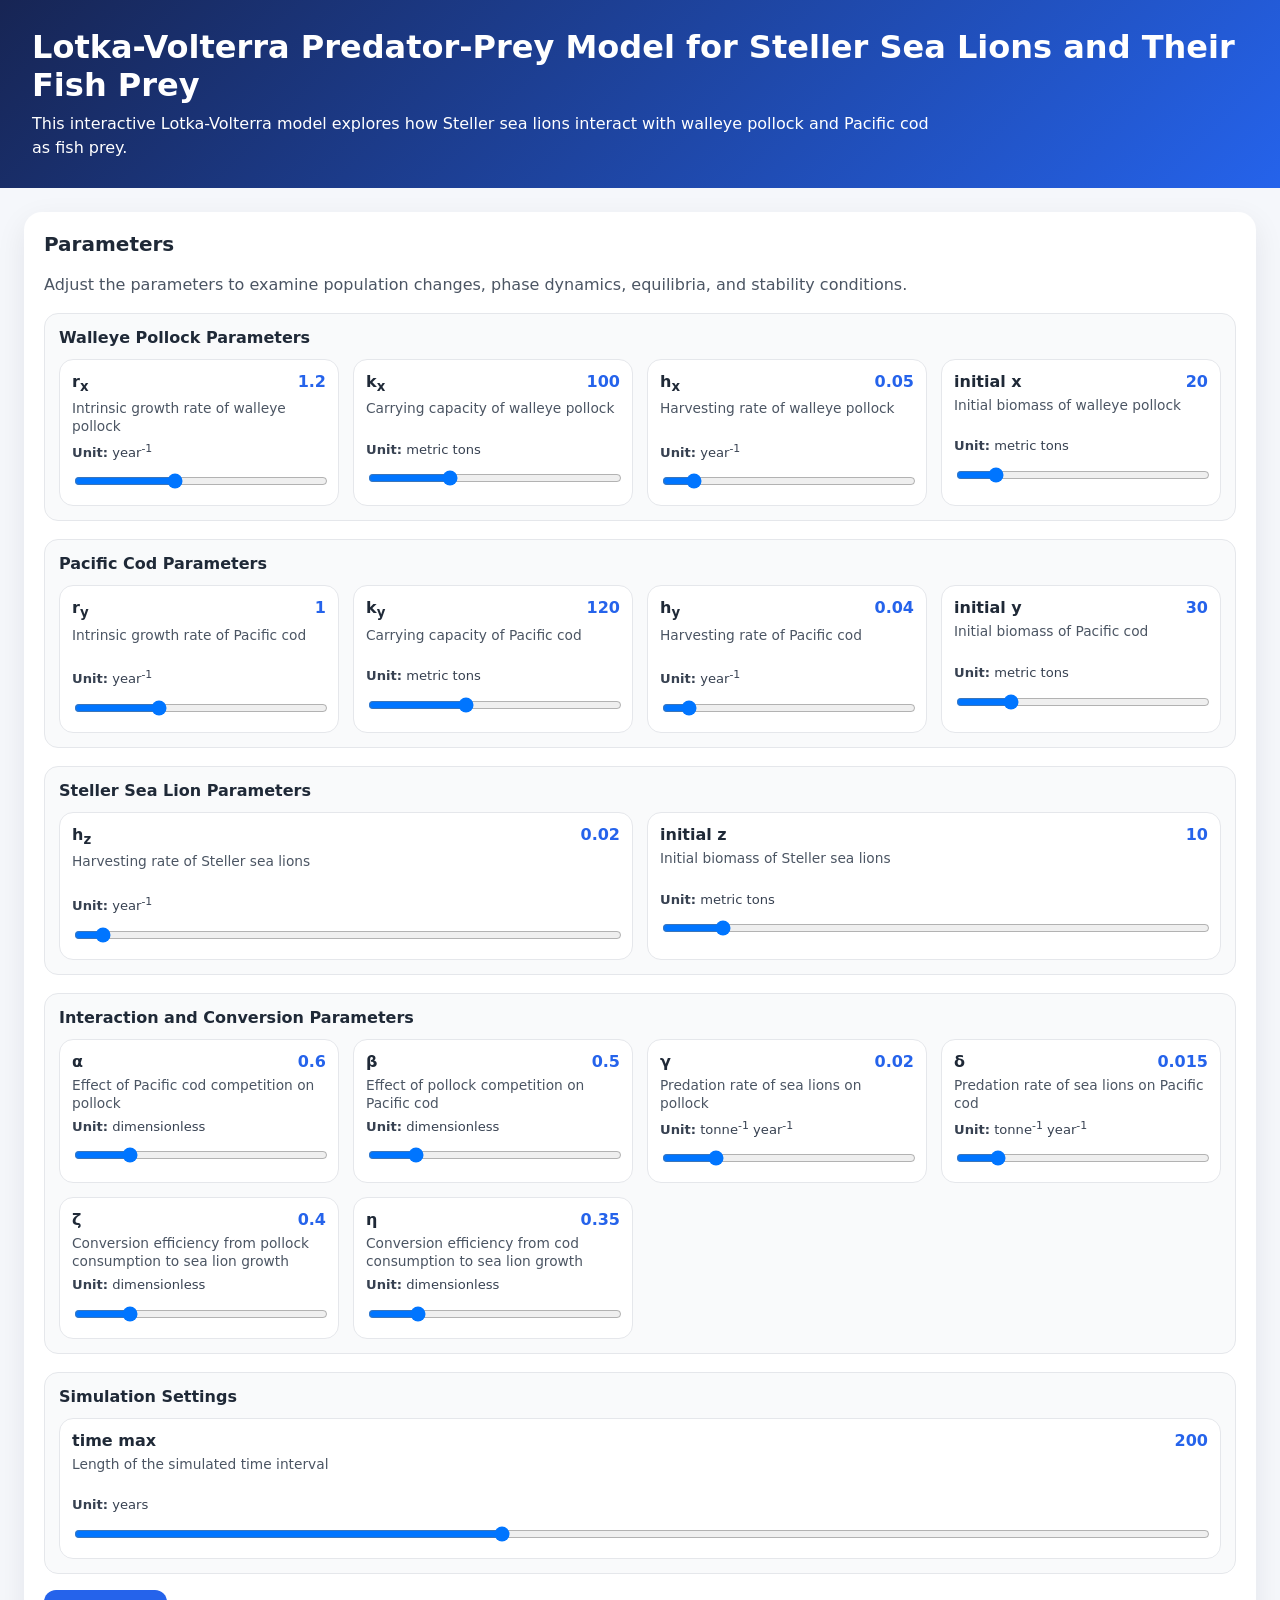
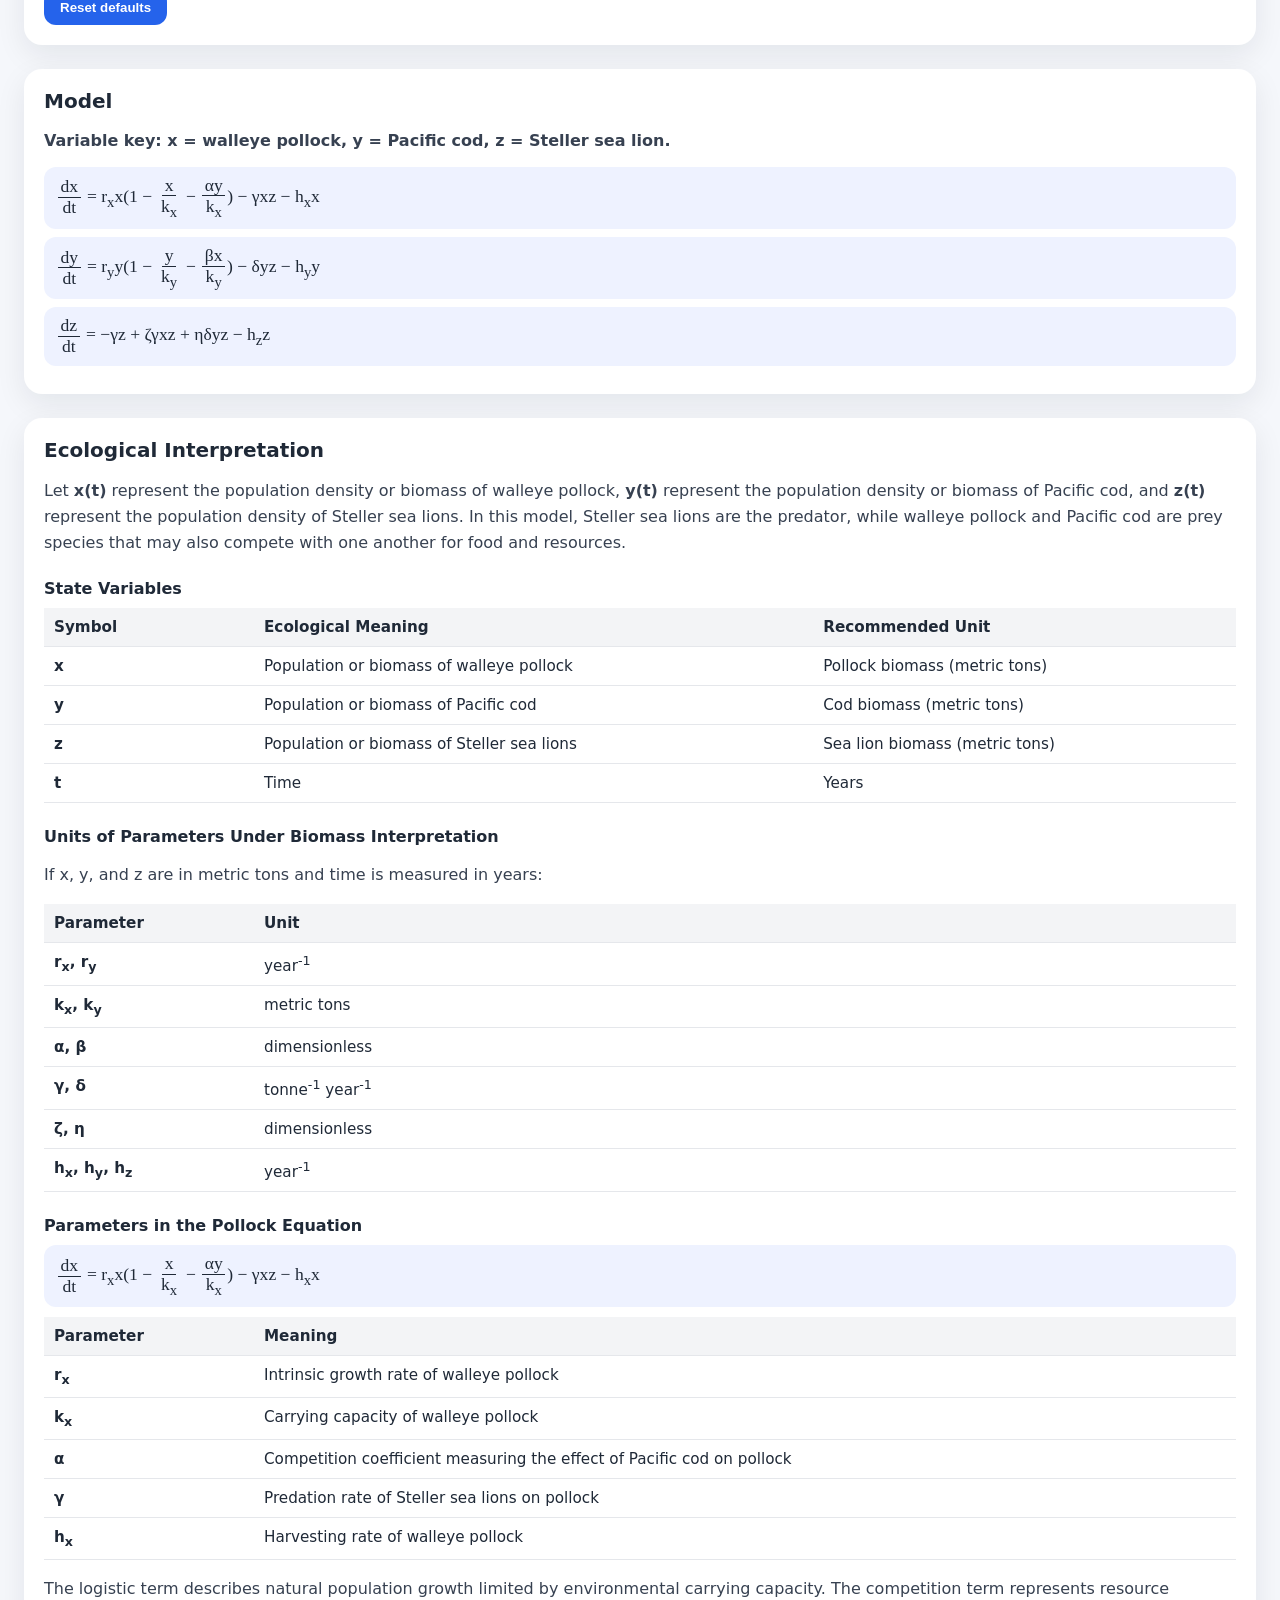
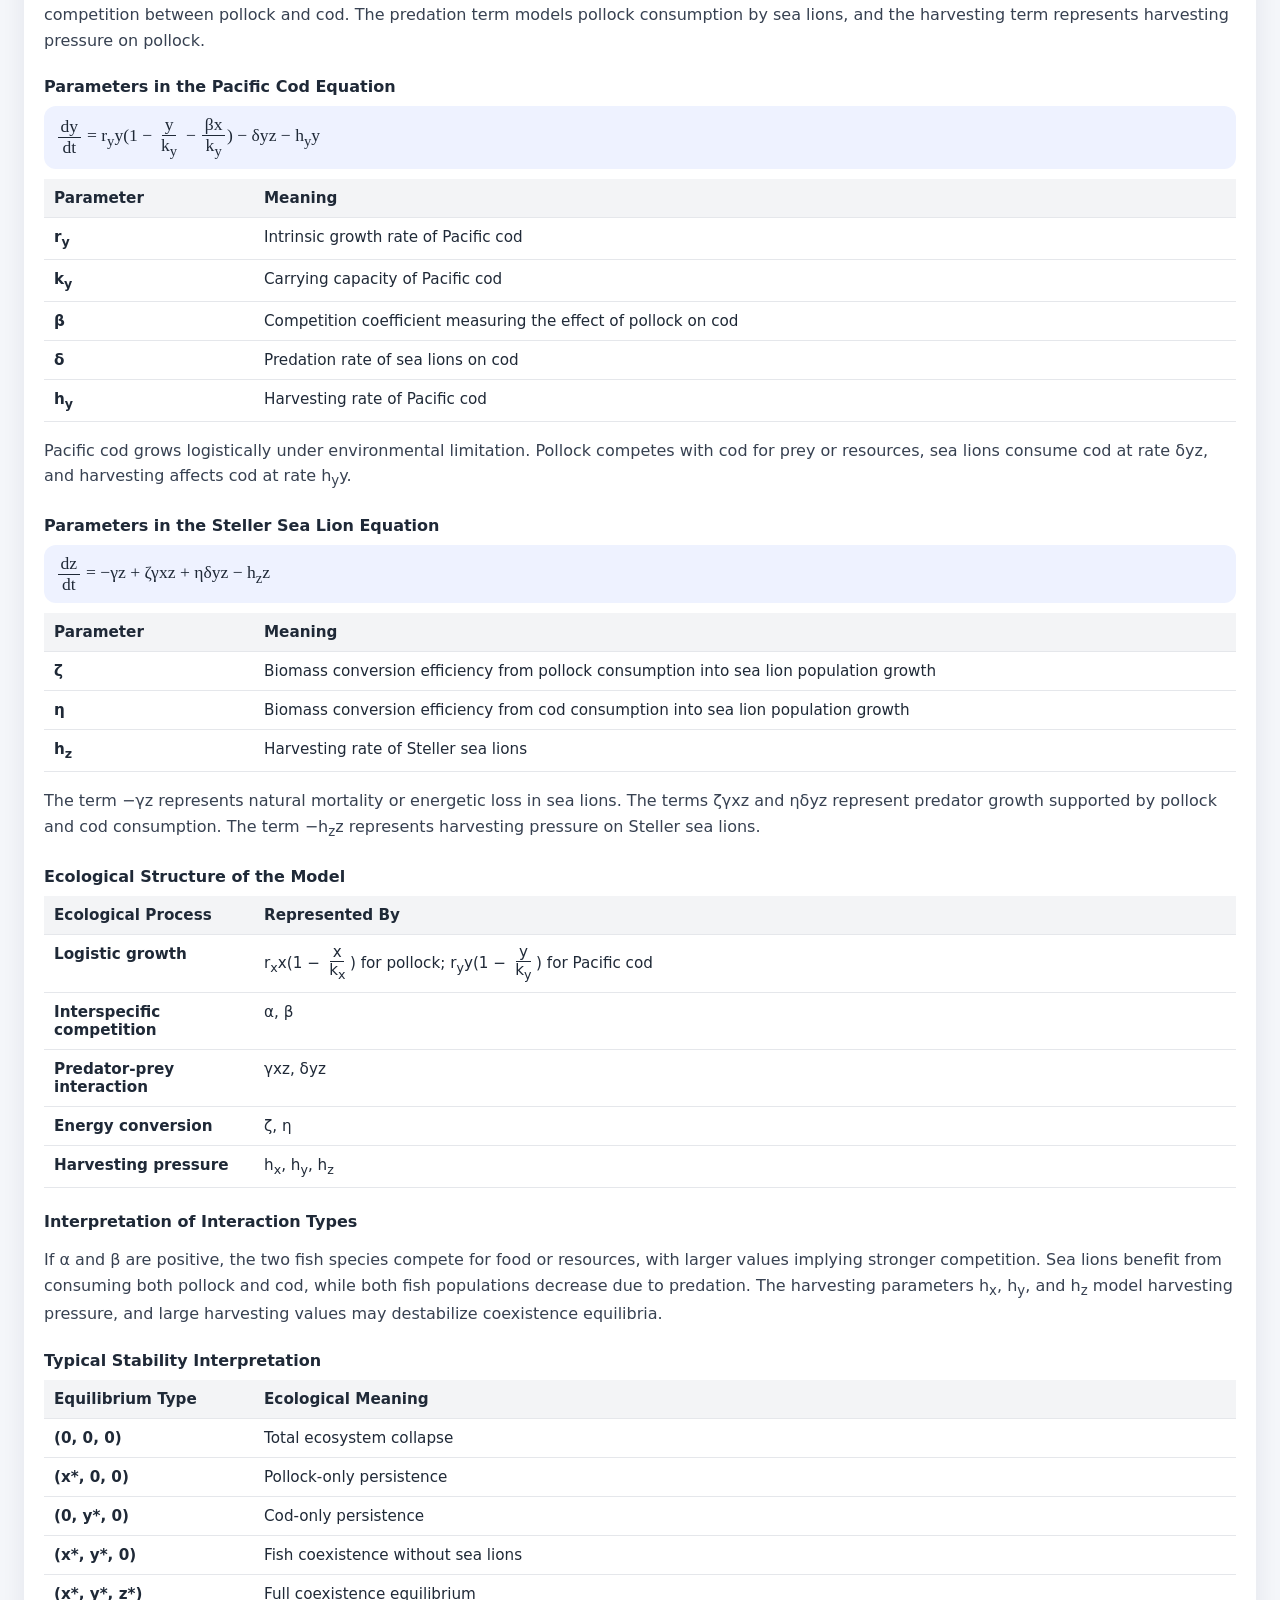
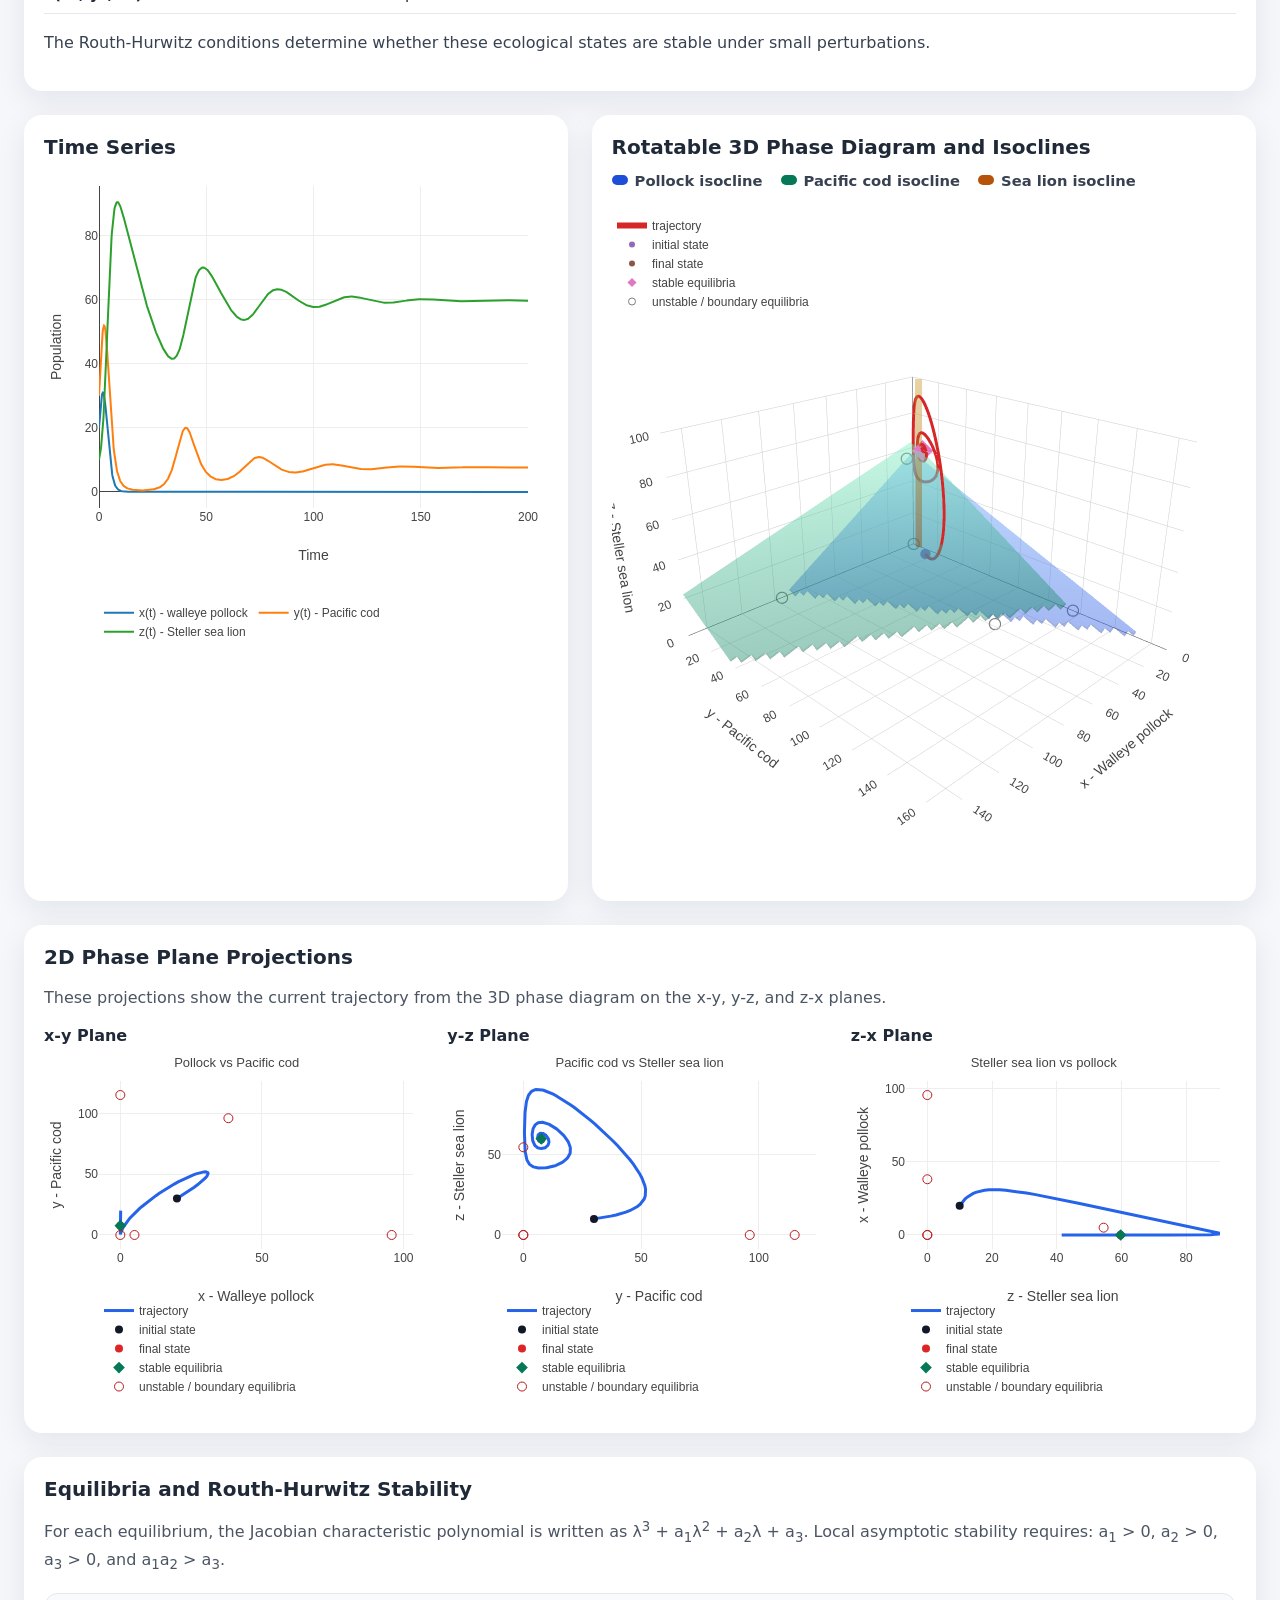
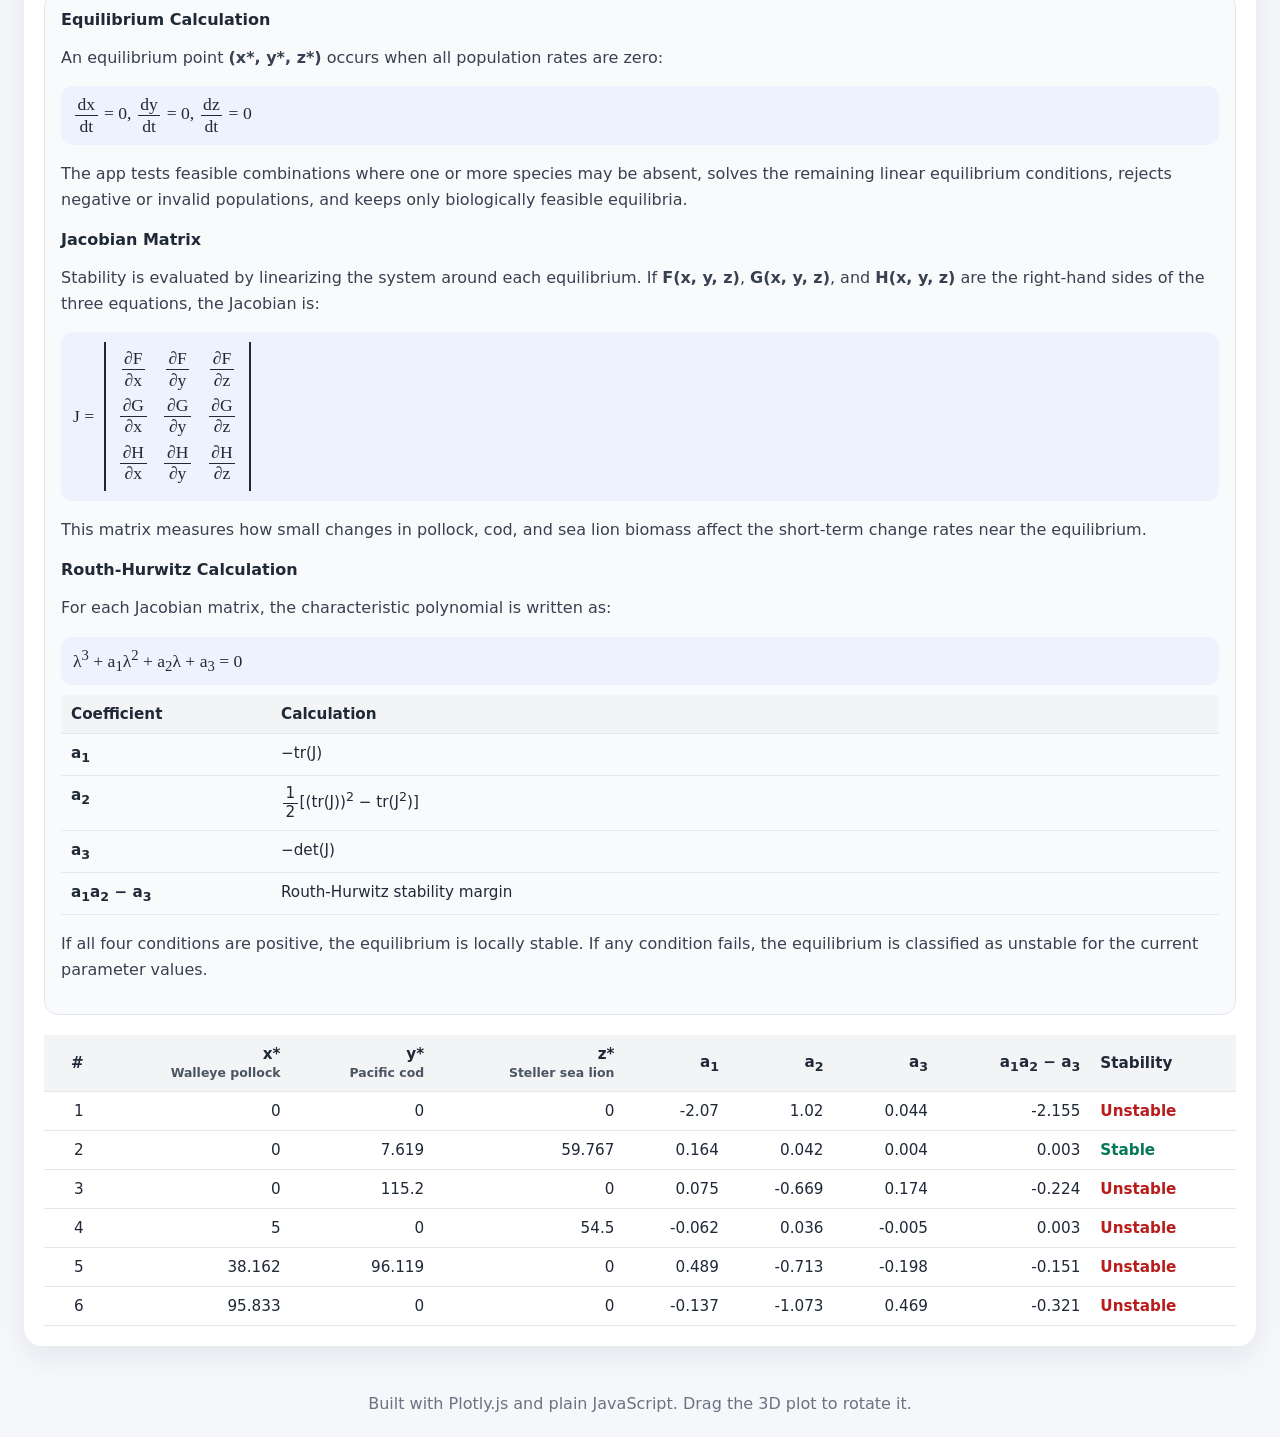
==== Lotka-Volterra/index.html @ a0d47a5f "adding lotka volterra" ====
﻿<!DOCTYPE html>
<html lang="en">
<head>
  <meta charset="UTF-8" />
  <meta name="viewport" content="width=device-width, initial-scale=1.0" />
  <title>Lotka-Volterra Predator-Prey Model for Steller Sea Lions and Their Fish Prey</title>
  <link rel="stylesheet" href="styles.css" />
  <script src="https://cdn.plot.ly/plotly-2.35.2.min.js"></script>
</head>
<body>
  <header>
    <h1>Lotka-Volterra Predator-Prey Model for Steller Sea Lions and Their Fish Prey</h1>
    <p>
      This interactive Lotka-Volterra model explores how Steller sea lions interact with
      walleye pollock and Pacific cod as fish prey.
    </p>
  </header>

  <main>
    <section class="panel controls">
      <h2>Parameters</h2>
      <p class="note">
        Adjust the parameters to examine population changes, phase dynamics, equilibria,
        and stability conditions.
      </p>
      <div id="sliderGrid"></div>
      <button id="resetBtn">Reset defaults</button>
    </section>

    <section class="panel equations">
      <h2>Model</h2>
      <p class="variable-key">
        Variable key: x = walleye pollock, y = Pacific cod, z = Steller sea lion.
      </p>
      <div class="equation">
        <span class="frac"><span>dx</span><span>dt</span></span>
        = r<sub>x</sub>x(1 &minus;
        <span class="frac"><span>x</span><span>k<sub>x</sub></span></span>
        &minus;
        <span class="frac"><span>&alpha;y</span><span>k<sub>x</sub></span></span>)
        &minus; &gamma;xz &minus; h<sub>x</sub>x
      </div>
      <div class="equation">
        <span class="frac"><span>dy</span><span>dt</span></span>
        = r<sub>y</sub>y(1 &minus;
        <span class="frac"><span>y</span><span>k<sub>y</sub></span></span>
        &minus;
        <span class="frac"><span>&beta;x</span><span>k<sub>y</sub></span></span>)
        &minus; &delta;yz &minus; h<sub>y</sub>y
      </div>
      <div class="equation">
        <span class="frac"><span>dz</span><span>dt</span></span>
        = &minus;&gamma;z + &zeta;&gamma;xz + &eta;&delta;yz &minus; h<sub>z</sub>z
      </div>
    </section>

    <section class="panel interpretation">
      <h2>Ecological Interpretation</h2>
      <p>
        Let <strong>x(t)</strong> represent the population density or biomass of walleye pollock,
        <strong>y(t)</strong> represent the population density or biomass of Pacific cod, and
        <strong>z(t)</strong> represent the population density of Steller sea lions. In this model,
        Steller sea lions are the predator, while walleye pollock and Pacific cod are prey species
        that may also compete with one another for food and resources.
      </p>

      <h3>State Variables</h3>
      <div class="table-wrap compact-table">
        <table>
          <thead>
            <tr>
              <th>Symbol</th>
              <th>Ecological Meaning</th>
              <th>Recommended Unit</th>
            </tr>
          </thead>
          <tbody>
            <tr><td>x</td><td>Population or biomass of walleye pollock</td><td>Pollock biomass (metric tons)</td></tr>
            <tr><td>y</td><td>Population or biomass of Pacific cod</td><td>Cod biomass (metric tons)</td></tr>
            <tr><td>z</td><td>Population or biomass of Steller sea lions</td><td>Sea lion biomass (metric tons)</td></tr>
            <tr><td>t</td><td>Time</td><td>Years</td></tr>
          </tbody>
        </table>
      </div>

      <h3>Units of Parameters Under Biomass Interpretation</h3>
      <p>If x, y, and z are in metric tons and time is measured in years:</p>
      <div class="table-wrap compact-table">
        <table>
          <thead>
            <tr>
              <th>Parameter</th>
              <th>Unit</th>
            </tr>
          </thead>
          <tbody>
            <tr><td>r<sub>x</sub>, r<sub>y</sub></td><td>year<sup>-1</sup></td></tr>
            <tr><td>k<sub>x</sub>, k<sub>y</sub></td><td>metric tons</td></tr>
            <tr><td>&alpha;, &beta;</td><td>dimensionless</td></tr>
            <tr><td>&gamma;, &delta;</td><td>tonne<sup>-1</sup> year<sup>-1</sup></td></tr>
            <tr><td>&zeta;, &eta;</td><td>dimensionless</td></tr>
            <tr><td>h<sub>x</sub>, h<sub>y</sub>, h<sub>z</sub></td><td>year<sup>-1</sup></td></tr>
          </tbody>
        </table>
      </div>

      <h3>Parameters in the Pollock Equation</h3>
      <div class="equation">
        <span class="frac"><span>dx</span><span>dt</span></span>
        = r<sub>x</sub>x(1 &minus;
        <span class="frac"><span>x</span><span>k<sub>x</sub></span></span>
        &minus;
        <span class="frac"><span>&alpha;y</span><span>k<sub>x</sub></span></span>)
        &minus; &gamma;xz &minus; h<sub>x</sub>x
      </div>
      <div class="table-wrap compact-table">
        <table>
          <thead>
            <tr>
              <th>Parameter</th>
              <th>Meaning</th>
            </tr>
          </thead>
          <tbody>
            <tr><td>r<sub>x</sub></td><td>Intrinsic growth rate of walleye pollock</td></tr>
            <tr><td>k<sub>x</sub></td><td>Carrying capacity of walleye pollock</td></tr>
            <tr><td>&alpha;</td><td>Competition coefficient measuring the effect of Pacific cod on pollock</td></tr>
            <tr><td>&gamma;</td><td>Predation rate of Steller sea lions on pollock</td></tr>
            <tr><td>h<sub>x</sub></td><td>Harvesting rate of walleye pollock</td></tr>
          </tbody>
        </table>
      </div>
      <p>
        The logistic term describes natural population growth limited by environmental carrying
        capacity. The competition term represents resource competition between pollock and cod.
        The predation term models pollock consumption by sea lions, and the harvesting term
        represents harvesting pressure on pollock.
      </p>

      <h3>Parameters in the Pacific Cod Equation</h3>
      <div class="equation">
        <span class="frac"><span>dy</span><span>dt</span></span>
        = r<sub>y</sub>y(1 &minus;
        <span class="frac"><span>y</span><span>k<sub>y</sub></span></span>
        &minus;
        <span class="frac"><span>&beta;x</span><span>k<sub>y</sub></span></span>)
        &minus; &delta;yz &minus; h<sub>y</sub>y
      </div>
      <div class="table-wrap compact-table">
        <table>
          <thead>
            <tr>
              <th>Parameter</th>
              <th>Meaning</th>
            </tr>
          </thead>
          <tbody>
            <tr><td>r<sub>y</sub></td><td>Intrinsic growth rate of Pacific cod</td></tr>
            <tr><td>k<sub>y</sub></td><td>Carrying capacity of Pacific cod</td></tr>
            <tr><td>&beta;</td><td>Competition coefficient measuring the effect of pollock on cod</td></tr>
            <tr><td>&delta;</td><td>Predation rate of sea lions on cod</td></tr>
            <tr><td>h<sub>y</sub></td><td>Harvesting rate of Pacific cod</td></tr>
          </tbody>
        </table>
      </div>
      <p>
        Pacific cod grows logistically under environmental limitation. Pollock competes with cod
        for prey or resources, sea lions consume cod at rate &delta;yz, and harvesting affects cod at rate h<sub>y</sub>y.
      </p>

      <h3>Parameters in the Steller Sea Lion Equation</h3>
      <div class="equation">
        <span class="frac"><span>dz</span><span>dt</span></span>
        = &minus;&gamma;z + &zeta;&gamma;xz + &eta;&delta;yz &minus; h<sub>z</sub>z
      </div>
      <div class="table-wrap compact-table">
        <table>
          <thead>
            <tr>
              <th>Parameter</th>
              <th>Meaning</th>
            </tr>
          </thead>
          <tbody>
            <tr><td>&zeta;</td><td>Biomass conversion efficiency from pollock consumption into sea lion population growth</td></tr>
            <tr><td>&eta;</td><td>Biomass conversion efficiency from cod consumption into sea lion population growth</td></tr>
            <tr><td>h<sub>z</sub></td><td>Harvesting rate of Steller sea lions</td></tr>
          </tbody>
        </table>
      </div>
      <p>
        The term &minus;&gamma;z represents natural mortality or energetic loss in sea lions. The terms &zeta;&gamma;xz
        and &eta;&delta;yz represent predator growth supported by pollock and cod consumption. The term &minus;h<sub>z</sub>z
        represents harvesting pressure on Steller sea lions.
      </p>

      <h3>Ecological Structure of the Model</h3>
      <div class="table-wrap compact-table">
        <table>
          <thead>
            <tr>
              <th>Ecological Process</th>
              <th>Represented By</th>
            </tr>
          </thead>
          <tbody>
            <tr>
              <td>Logistic growth</td>
              <td>
                r<sub>x</sub>x(1 &minus; <span class="frac"><span>x</span><span>k<sub>x</sub></span></span>) for pollock;
                r<sub>y</sub>y(1 &minus; <span class="frac"><span>y</span><span>k<sub>y</sub></span></span>) for Pacific cod
              </td>
            </tr>
            <tr><td>Interspecific competition</td><td>&alpha;, &beta;</td></tr>
            <tr><td>Predator-prey interaction</td><td>&gamma;xz, &delta;yz</td></tr>
            <tr><td>Energy conversion</td><td>&zeta;, &eta;</td></tr>
            <tr><td>Harvesting pressure</td><td>h<sub>x</sub>, h<sub>y</sub>, h<sub>z</sub></td></tr>
          </tbody>
        </table>
      </div>

      <h3>Interpretation of Interaction Types</h3>
      <p>
        If &alpha; and &beta; are positive, the two fish species compete for food or resources, with larger
        values implying stronger competition. Sea lions benefit from consuming both pollock and cod,
        while both fish populations decrease due to predation. The harvesting parameters h<sub>x</sub>, h<sub>y</sub>,
        and h<sub>z</sub> model harvesting pressure, and large harvesting values may destabilize coexistence equilibria.
      </p>

      <h3>Typical Stability Interpretation</h3>
      <div class="table-wrap compact-table">
        <table>
          <thead>
            <tr>
              <th>Equilibrium Type</th>
              <th>Ecological Meaning</th>
            </tr>
          </thead>
          <tbody>
            <tr><td>(0, 0, 0)</td><td>Total ecosystem collapse</td></tr>
            <tr><td>(x*, 0, 0)</td><td>Pollock-only persistence</td></tr>
            <tr><td>(0, y*, 0)</td><td>Cod-only persistence</td></tr>
            <tr><td>(x*, y*, 0)</td><td>Fish coexistence without sea lions</td></tr>
            <tr><td>(x*, y*, z*)</td><td>Full coexistence equilibrium</td></tr>
          </tbody>
        </table>
      </div>
      <p>
        The Routh-Hurwitz conditions determine whether these ecological states are stable under
        small perturbations.
      </p>
    </section>

    <section class="plot-grid">
      <div class="panel">
        <h2>Time Series</h2>
        <div id="timePlot" class="plot"></div>
      </div>

      <div class="panel">
        <h2>Rotatable 3D Phase Diagram and Isoclines</h2>
        <div class="color-key">
          <span><i class="swatch pollock"></i>Pollock isocline</span>
          <span><i class="swatch cod"></i>Pacific cod isocline</span>
          <span><i class="swatch sea-lion"></i>Sea lion isocline</span>
        </div>
        <div id="phasePlot" class="plot big-plot"></div>
      </div>
    </section>

    <section class="panel">
      <h2>2D Phase Plane Projections</h2>
      <p class="note">
        These projections show the current trajectory from the 3D phase diagram on the x-y,
        y-z, and z-x planes.
      </p>
      <div class="projection-grid">
        <div>
          <h3>x-y Plane</h3>
          <div id="xyPlot" class="plot projection-plot"></div>
        </div>
        <div>
          <h3>y-z Plane</h3>
          <div id="yzPlot" class="plot projection-plot"></div>
        </div>
        <div>
          <h3>z-x Plane</h3>
          <div id="zxPlot" class="plot projection-plot"></div>
        </div>
      </div>
    </section>

    <section class="panel">
      <h2>Equilibria and Routh-Hurwitz Stability</h2>
      <p class="note">
        For each equilibrium, the Jacobian characteristic polynomial is written as
        &lambda;<sup>3</sup> + a<sub>1</sub>&lambda;<sup>2</sup> + a<sub>2</sub>&lambda; + a<sub>3</sub>.
        Local asymptotic stability requires:
        a<sub>1</sub> &gt; 0, a<sub>2</sub> &gt; 0, a<sub>3</sub> &gt; 0,
        and a<sub>1</sub>a<sub>2</sub> &gt; a<sub>3</sub>.
      </p>
      <div class="calculation-details">
        <h3>Equilibrium Calculation</h3>
        <p>
          An equilibrium point <strong>(x*, y*, z*)</strong> occurs when all population rates are zero:
        </p>
        <div class="equation">
          <span class="frac"><span>dx</span><span>dt</span></span> = 0,
          <span class="frac"><span>dy</span><span>dt</span></span> = 0,
          <span class="frac"><span>dz</span><span>dt</span></span> = 0
        </div>
        <p>
          The app tests feasible combinations where one or more species may be absent, solves the
          remaining linear equilibrium conditions, rejects negative or invalid populations, and keeps
          only biologically feasible equilibria.
        </p>

        <h3>Jacobian Matrix</h3>
        <p>
          Stability is evaluated by linearizing the system around each equilibrium. If
          <strong>F(x, y, z)</strong>, <strong>G(x, y, z)</strong>, and <strong>H(x, y, z)</strong>
          are the right-hand sides of the three equations, the Jacobian is:
        </p>
        <div class="equation matrix-equation">
          J =
          <span class="matrix">
            <span class="frac"><span>&part;F</span><span>&part;x</span></span>
            <span class="frac"><span>&part;F</span><span>&part;y</span></span>
            <span class="frac"><span>&part;F</span><span>&part;z</span></span>
            <span class="frac"><span>&part;G</span><span>&part;x</span></span>
            <span class="frac"><span>&part;G</span><span>&part;y</span></span>
            <span class="frac"><span>&part;G</span><span>&part;z</span></span>
            <span class="frac"><span>&part;H</span><span>&part;x</span></span>
            <span class="frac"><span>&part;H</span><span>&part;y</span></span>
            <span class="frac"><span>&part;H</span><span>&part;z</span></span>
          </span>
        </div>
        <p>
          This matrix measures how small changes in pollock, cod, and sea lion biomass affect the
          short-term change rates near the equilibrium.
        </p>

        <h3>Routh-Hurwitz Calculation</h3>
        <p>
          For each Jacobian matrix, the characteristic polynomial is written as:
        </p>
        <div class="equation">
          &lambda;<sup>3</sup> + a<sub>1</sub>&lambda;<sup>2</sup> + a<sub>2</sub>&lambda; + a<sub>3</sub> = 0
        </div>
        <div class="table-wrap compact-table">
          <table>
            <thead>
              <tr>
                <th>Coefficient</th>
                <th>Calculation</th>
              </tr>
            </thead>
            <tbody>
              <tr><td>a<sub>1</sub></td><td>&minus;tr(J)</td></tr>
              <tr><td>a<sub>2</sub></td><td><span class="frac"><span>1</span><span>2</span></span>[(tr(J))<sup>2</sup> &minus; tr(J<sup>2</sup>)]</td></tr>
              <tr><td>a<sub>3</sub></td><td>&minus;det(J)</td></tr>
              <tr><td>a<sub>1</sub>a<sub>2</sub> &minus; a<sub>3</sub></td><td>Routh-Hurwitz stability margin</td></tr>
            </tbody>
          </table>
        </div>
        <p>
          If all four conditions are positive, the equilibrium is locally stable. If any condition
          fails, the equilibrium is classified as unstable for the current parameter values.
        </p>
      </div>
      <div class="table-wrap">
        <table>
          <thead>
            <tr>
              <th>#</th>
              <th>x*<br><span>Walleye pollock</span></th>
              <th>y*<br><span>Pacific cod</span></th>
              <th>z*<br><span>Steller sea lion</span></th>
              <th>a<sub>1</sub></th>
              <th>a<sub>2</sub></th>
              <th>a<sub>3</sub></th>
              <th>a<sub>1</sub>a<sub>2</sub> &minus; a<sub>3</sub></th>
              <th>Stability</th>
            </tr>
          </thead>
          <tbody id="equilibriaBody"></tbody>
        </table>
      </div>
    </section>
  </main>

  <footer>
    Built with Plotly.js and plain JavaScript. Drag the 3D plot to rotate it.
  </footer>

  <script src="script.js"></script>
</body>
</html>
---- Lotka-Volterra/styles.css ----
* {
  box-sizing: border-box;
}

body {
  margin: 0;
  font-family: system-ui, -apple-system, BlinkMacSystemFont, "Segoe UI", sans-serif;
  background: #f5f7fb;
  color: #1f2937;
}

header {
  padding: 28px 32px;
  background: linear-gradient(135deg, #172554, #2563eb);
  color: white;
}

header h1 {
  margin: 0 0 8px;
  font-size: 2rem;
}

header p {
  max-width: 900px;
  margin: 0;
  line-height: 1.5;
}

main {
  padding: 24px;
  display: grid;
  gap: 24px;
}

.panel {
  background: white;
  border-radius: 18px;
  padding: 20px;
  box-shadow: 0 10px 30px rgba(15, 23, 42, 0.08);
}

.panel h2 {
  margin-top: 0;
  font-size: 1.25rem;
}

.controls {
  overflow-x: auto;
}

#sliderGrid {
  display: grid;
  gap: 18px;
}

.parameter-group {
  border: 1px solid #e5e7eb;
  border-radius: 14px;
  padding: 14px;
  background: #f9fafb;
}

.parameter-group h3 {
  margin: 0 0 12px;
  font-size: 1rem;
}

.parameter-group-grid {
  display: grid;
  grid-template-columns: repeat(auto-fit, minmax(230px, 1fr));
  gap: 14px;
}

.slider-card {
  padding: 12px;
  border: 1px solid #e5e7eb;
  border-radius: 14px;
  background: white;
}

.slider-card label {
  display: flex;
  justify-content: space-between;
  gap: 12px;
  font-weight: 650;
  margin-bottom: 6px;
}

.slider-description {
  min-height: 2.6em;
  margin: 0 0 6px;
  color: #4b5563;
  font-size: 0.86rem;
  line-height: 1.3;
}

.slider-unit {
  margin: 0 0 10px;
  color: #374151;
  font-size: 0.82rem;
  line-height: 1.25;
}

.slider-unit span {
  font-weight: 700;
}

.slider-card input {
  width: 100%;
}

.value {
  font-variant-numeric: tabular-nums;
  color: #2563eb;
}

button {
  margin-top: 16px;
  border: none;
  background: #2563eb;
  color: white;
  padding: 10px 16px;
  border-radius: 12px;
  font-weight: 700;
  cursor: pointer;
}

button:hover {
  background: #1d4ed8;
}

.equation {
  padding: 10px 12px;
  margin: 8px 0;
  border-radius: 12px;
  background: #eef2ff;
  font-family: "Times New Roman", serif;
  font-size: 1.1rem;
}

.frac {
  display: inline-flex;
  flex-direction: column;
  align-items: center;
  vertical-align: middle;
  line-height: 1;
  margin: 0 0.12rem;
}

.frac span:first-child {
  border-bottom: 1px solid currentColor;
  padding: 0 0.16rem 0.08rem;
}

.frac span:last-child {
  padding: 0.08rem 0.16rem 0;
}

.interpretation h3 {
  margin: 24px 0 10px;
  font-size: 1rem;
}

.interpretation p {
  color: #374151;
  line-height: 1.6;
}

.calculation-details {
  margin: 18px 0 20px;
  padding: 16px;
  border: 1px solid #e5e7eb;
  border-radius: 14px;
  background: #f9fafb;
}

.calculation-details h3 {
  margin: 18px 0 8px;
  font-size: 1rem;
}

.calculation-details h3:first-child {
  margin-top: 0;
}

.calculation-details p {
  color: #374151;
  line-height: 1.6;
}

.matrix-equation {
  display: flex;
  align-items: center;
  gap: 10px;
  flex-wrap: wrap;
}

.matrix {
  display: inline-grid;
  grid-template-columns: repeat(3, auto);
  gap: 8px 14px;
  padding: 8px 12px;
  border-left: 2px solid currentColor;
  border-right: 2px solid currentColor;
}

.variable-key {
  margin: 0 0 14px;
  color: #374151;
  font-weight: 650;
  line-height: 1.45;
}

.plot-grid {
  display: grid;
  grid-template-columns: 1fr;
  gap: 24px;
}

.projection-grid {
  display: grid;
  grid-template-columns: repeat(auto-fit, minmax(280px, 1fr));
  gap: 18px;
}

.projection-grid h3 {
  margin: 0 0 8px;
  font-size: 1rem;
}

.plot {
  width: 100%;
  height: 480px;
}

.color-key {
  display: flex;
  flex-wrap: wrap;
  gap: 10px 18px;
  margin: -4px 0 12px;
  color: #374151;
  font-size: 0.92rem;
  font-weight: 650;
}

.color-key span {
  display: inline-flex;
  align-items: center;
  gap: 7px;
}

.swatch {
  display: inline-block;
  width: 16px;
  height: 10px;
  border-radius: 999px;
}

.swatch.pollock {
  background: #1d4ed8;
}

.swatch.cod {
  background: #047857;
}

.swatch.sea-lion {
  background: #b45309;
}

.big-plot {
  height: 680px;
}

.projection-plot {
  height: 360px;
}

.note {
  color: #4b5563;
  line-height: 1.5;
}

.table-wrap {
  overflow-x: auto;
}

table {
  width: 100%;
  border-collapse: collapse;
  font-size: 0.95rem;
}

th,
td {
  border-bottom: 1px solid #e5e7eb;
  padding: 10px;
  text-align: right;
}

.compact-table {
  margin: 10px 0 16px;
}

.compact-table th,
.compact-table td {
  text-align: left;
  vertical-align: top;
}

.compact-table td:first-child,
.compact-table th:first-child {
  width: 210px;
  font-weight: 700;
}

th {
  background: #f3f4f6;
  font-weight: 800;
}

th span {
  color: #4b5563;
  font-size: 0.78rem;
  font-weight: 650;
}

td:last-child,
th:last-child {
  text-align: left;
}

.stable {
  color: #047857;
  font-weight: 800;
}

.unstable {
  color: #b91c1c;
  font-weight: 800;
}

.boundary {
  color: #92400e;
  font-weight: 800;
}

footer {
  text-align: center;
  padding: 24px;
  color: #6b7280;
}

@media (min-width: 1200px) {
  .plot-grid {
    grid-template-columns: 0.9fr 1.1fr;
  }
}
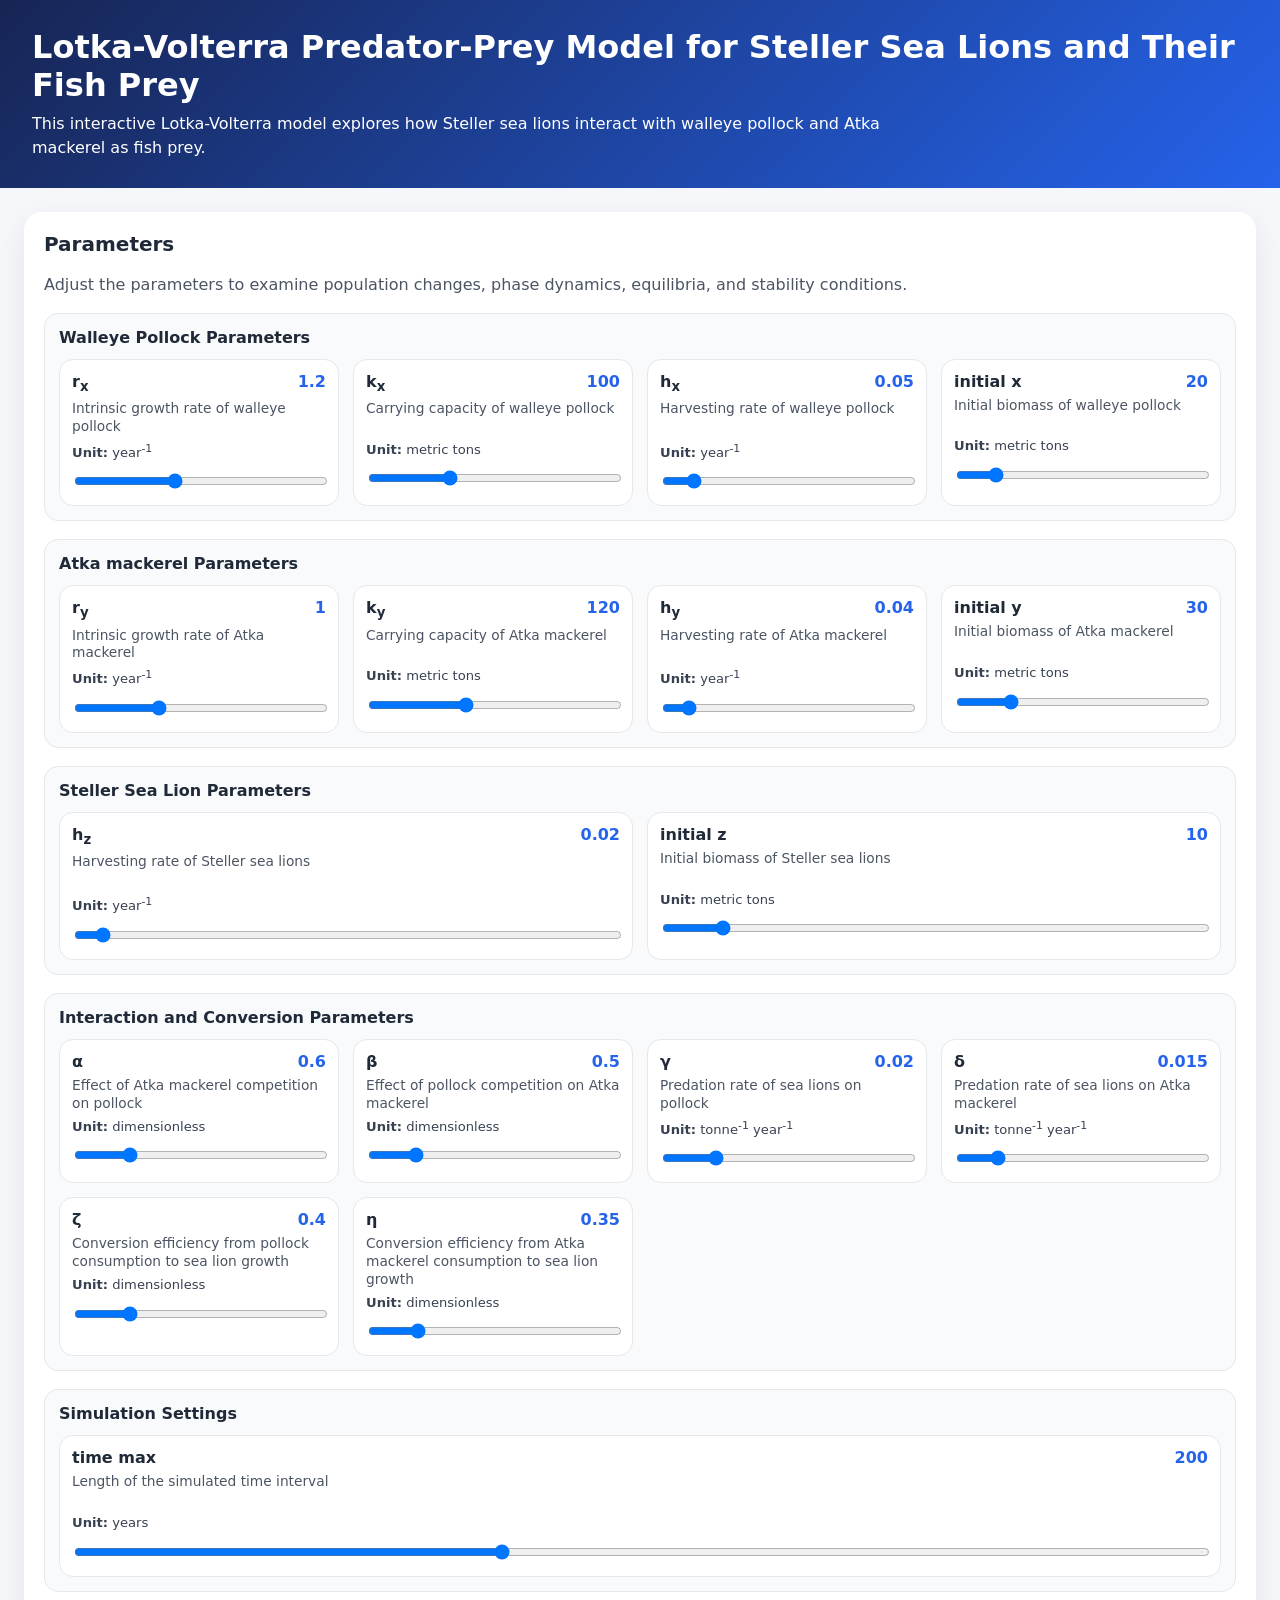
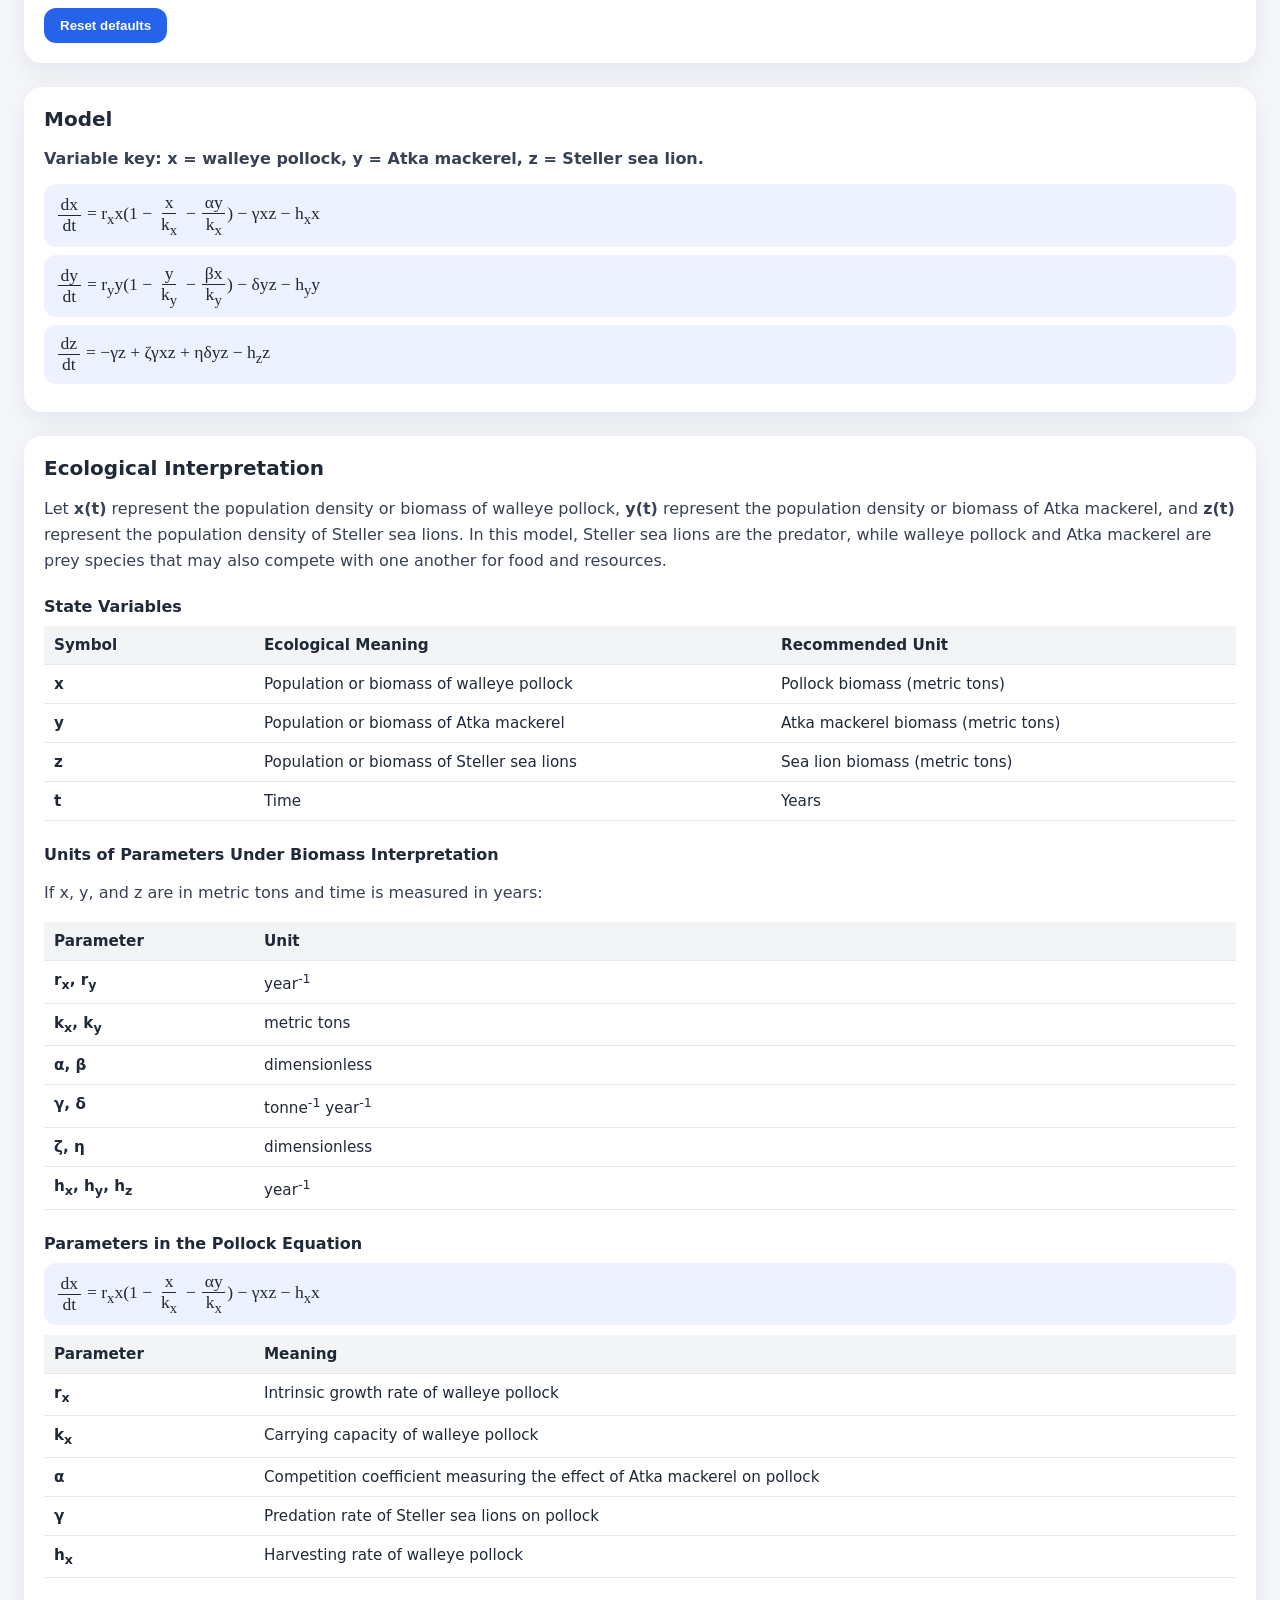
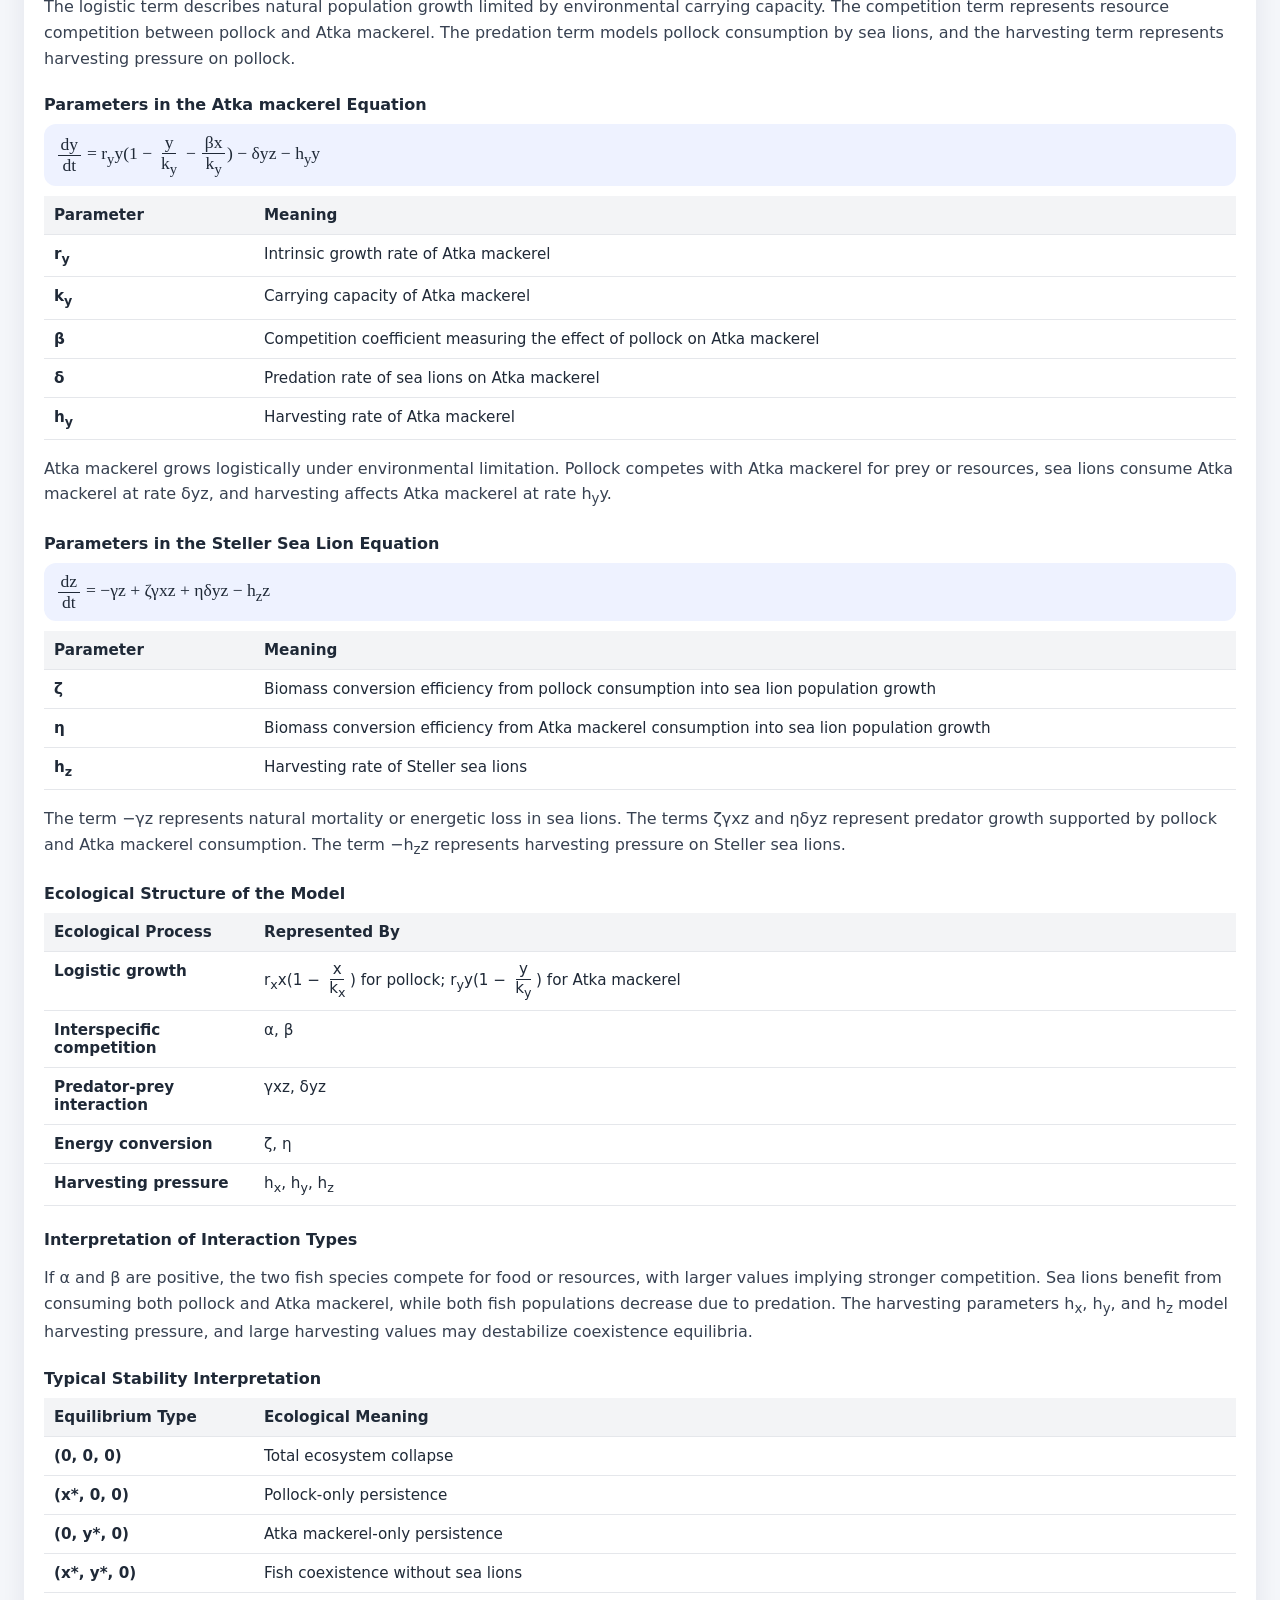
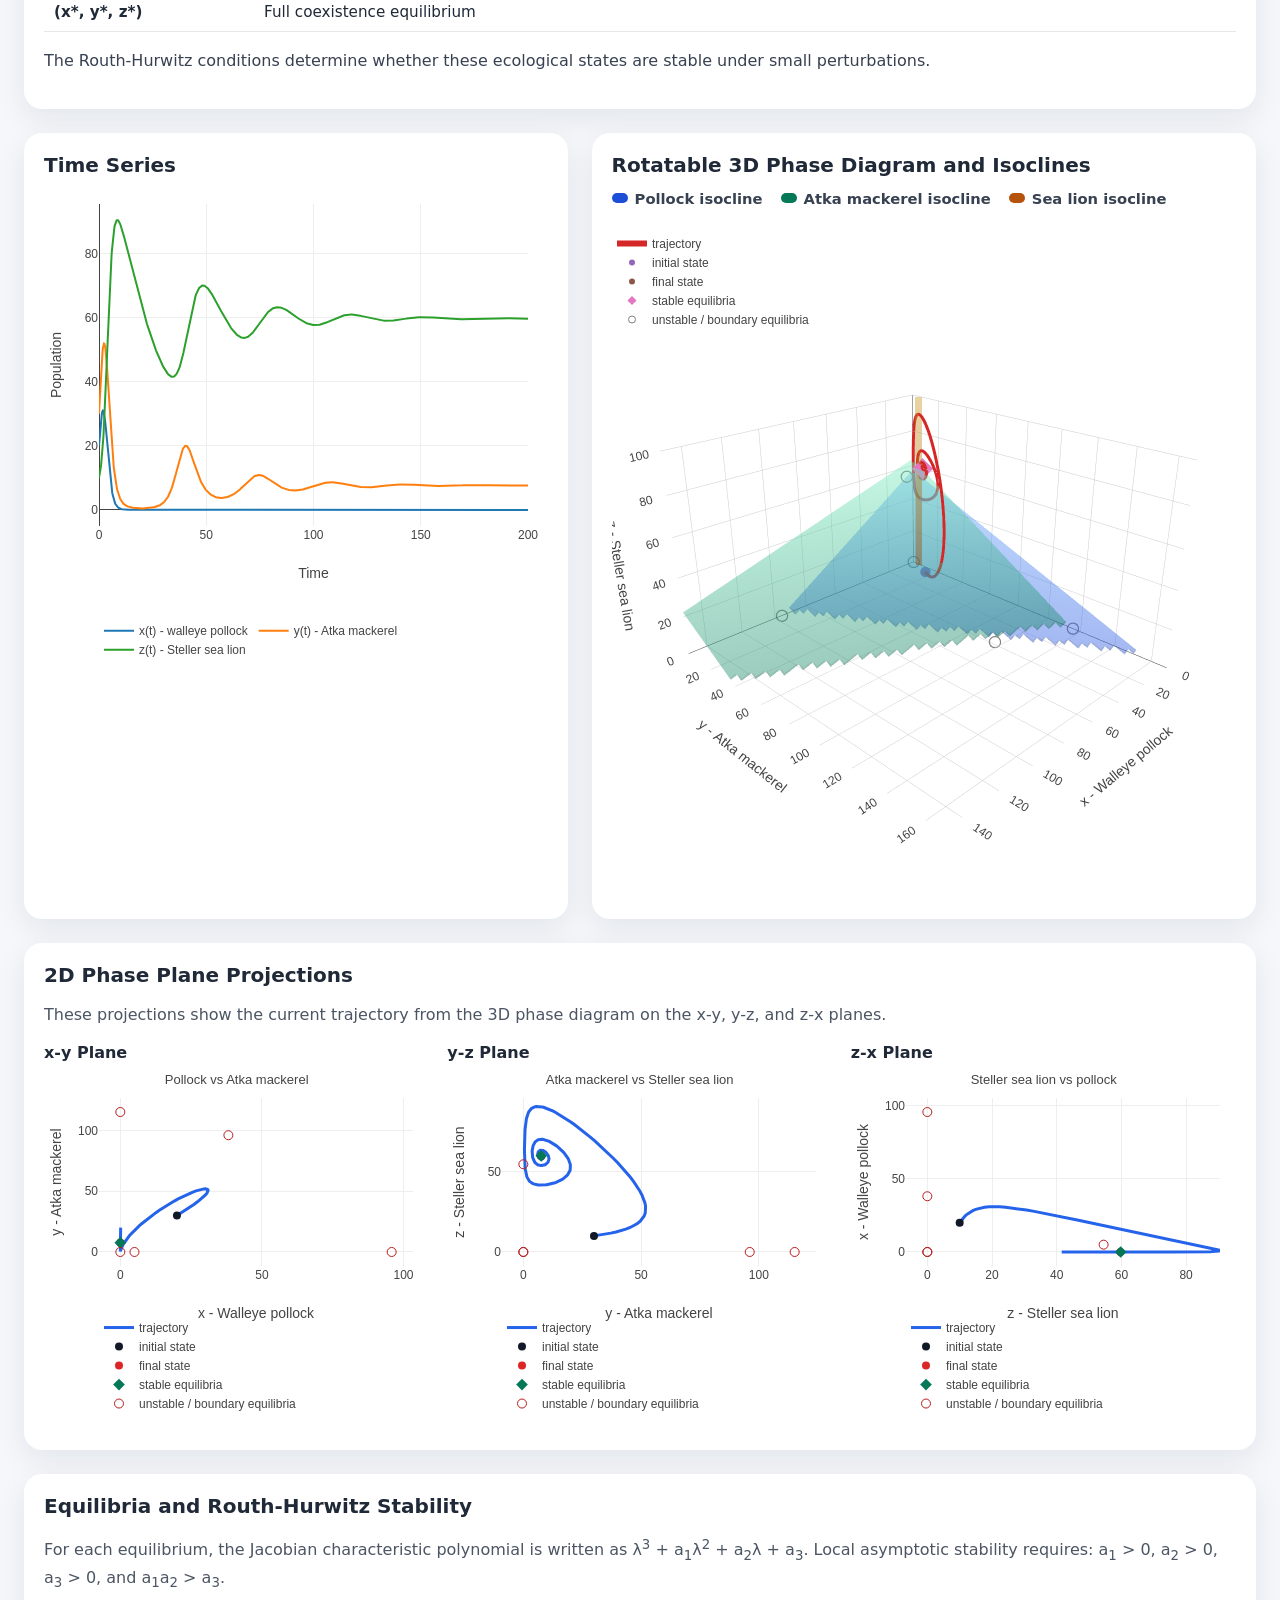
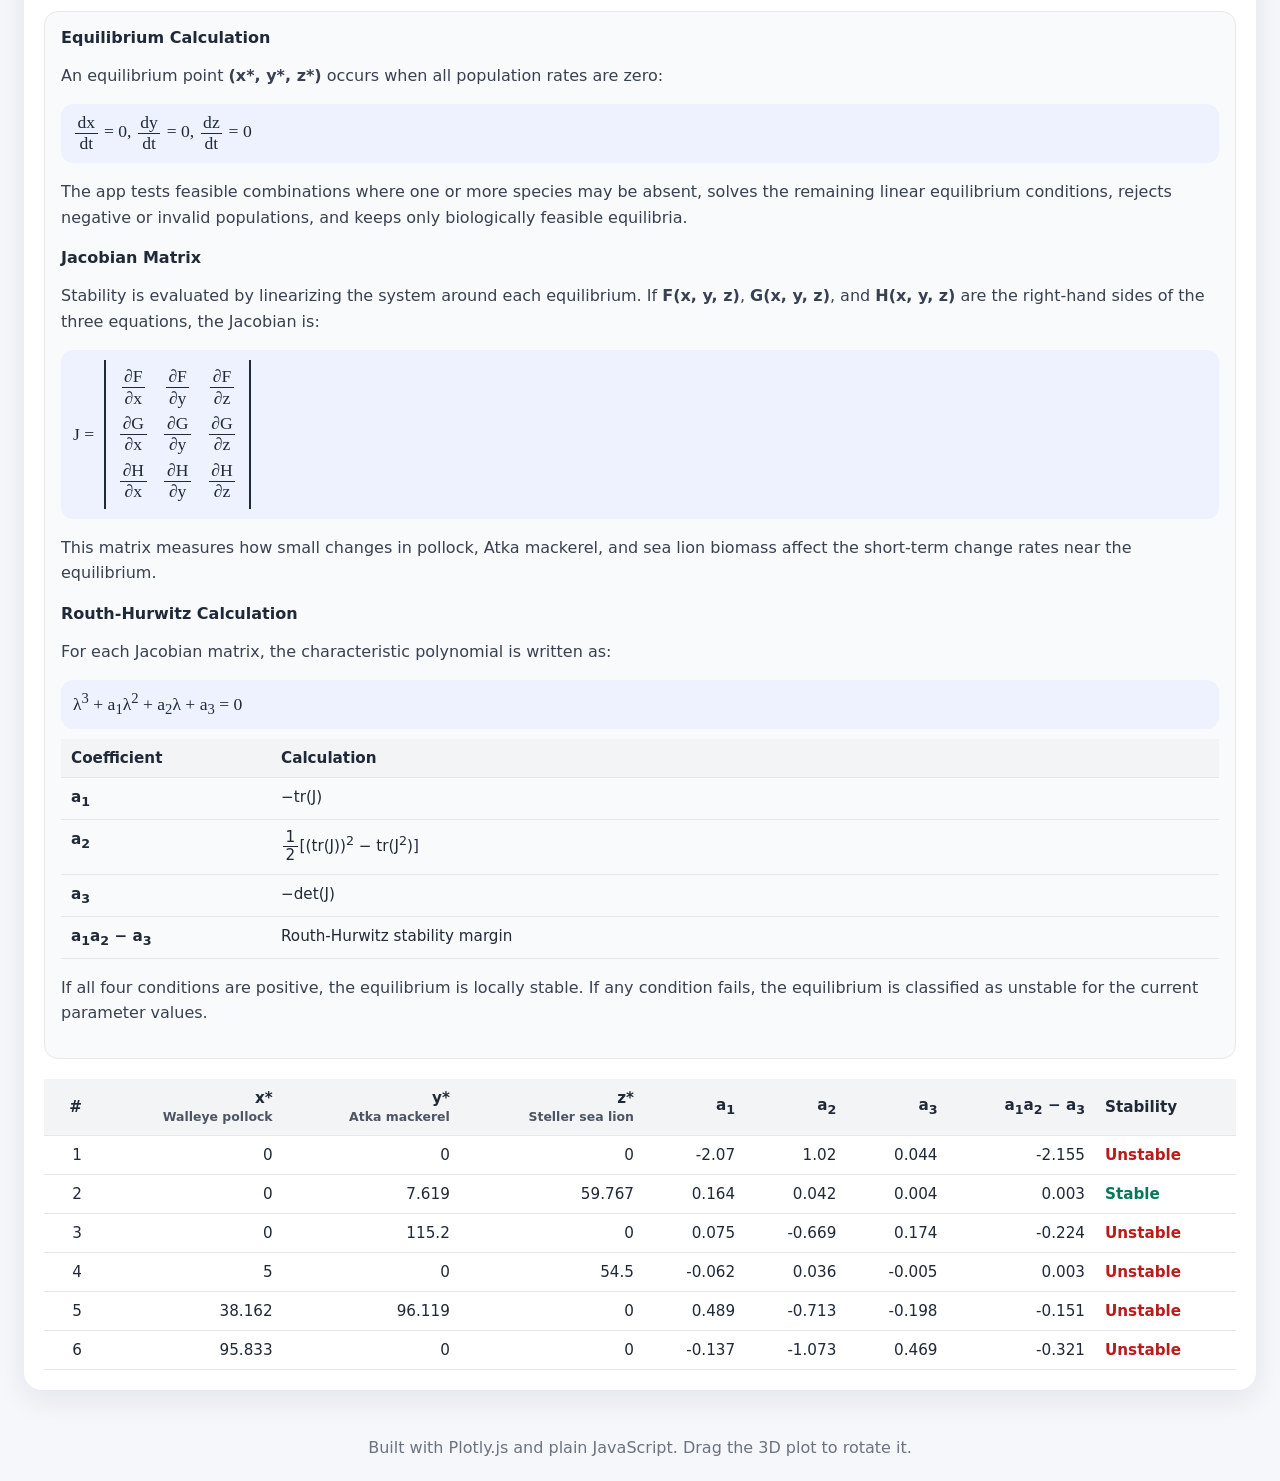
==== commit 84f1ce94: "atka makerel" ====
--- a/Lotka-Volterra/index.html
+++ b/Lotka-Volterra/index.html
@@ -12,7 +12,7 @@
     <h1>Lotka-Volterra Predator-Prey Model for Steller Sea Lions and Their Fish Prey</h1>
     <p>
       This interactive Lotka-Volterra model explores how Steller sea lions interact with
-      walleye pollock and Pacific cod as fish prey.
+      walleye pollock and Atka mackerel as fish prey.
     </p>
   </header>
 
@@ -30,7 +30,7 @@
     <section class="panel equations">
       <h2>Model</h2>
       <p class="variable-key">
-        Variable key: x = walleye pollock, y = Pacific cod, z = Steller sea lion.
+        Variable key: x = walleye pollock, y = Atka mackerel, z = Steller sea lion.
       </p>
       <div class="equation">
         <span class="frac"><span>dx</span><span>dt</span></span>
@@ -58,9 +58,9 @@
       <h2>Ecological Interpretation</h2>
       <p>
         Let <strong>x(t)</strong> represent the population density or biomass of walleye pollock,
-        <strong>y(t)</strong> represent the population density or biomass of Pacific cod, and
+        <strong>y(t)</strong> represent the population density or biomass of Atka mackerel, and
         <strong>z(t)</strong> represent the population density of Steller sea lions. In this model,
-        Steller sea lions are the predator, while walleye pollock and Pacific cod are prey species
+        Steller sea lions are the predator, while walleye pollock and Atka mackerel are prey species
         that may also compete with one another for food and resources.
       </p>
 
@@ -76,7 +76,7 @@
           </thead>
           <tbody>
             <tr><td>x</td><td>Population or biomass of walleye pollock</td><td>Pollock biomass (metric tons)</td></tr>
-            <tr><td>y</td><td>Population or biomass of Pacific cod</td><td>Cod biomass (metric tons)</td></tr>
+            <tr><td>y</td><td>Population or biomass of Atka mackerel</td><td>Atka mackerel biomass (metric tons)</td></tr>
             <tr><td>z</td><td>Population or biomass of Steller sea lions</td><td>Sea lion biomass (metric tons)</td></tr>
             <tr><td>t</td><td>Time</td><td>Years</td></tr>
           </tbody>
@@ -124,7 +124,7 @@
           <tbody>
             <tr><td>r<sub>x</sub></td><td>Intrinsic growth rate of walleye pollock</td></tr>
             <tr><td>k<sub>x</sub></td><td>Carrying capacity of walleye pollock</td></tr>
-            <tr><td>&alpha;</td><td>Competition coefficient measuring the effect of Pacific cod on pollock</td></tr>
+            <tr><td>&alpha;</td><td>Competition coefficient measuring the effect of Atka mackerel on pollock</td></tr>
             <tr><td>&gamma;</td><td>Predation rate of Steller sea lions on pollock</td></tr>
             <tr><td>h<sub>x</sub></td><td>Harvesting rate of walleye pollock</td></tr>
           </tbody>
@@ -132,12 +132,12 @@
       </div>
       <p>
         The logistic term describes natural population growth limited by environmental carrying
-        capacity. The competition term represents resource competition between pollock and cod.
+        capacity. The competition term represents resource competition between pollock and Atka mackerel.
         The predation term models pollock consumption by sea lions, and the harvesting term
         represents harvesting pressure on pollock.
       </p>
 
-      <h3>Parameters in the Pacific Cod Equation</h3>
+      <h3>Parameters in the Atka mackerel Equation</h3>
       <div class="equation">
         <span class="frac"><span>dy</span><span>dt</span></span>
         = r<sub>y</sub>y(1 &minus;
@@ -155,17 +155,17 @@
             </tr>
           </thead>
           <tbody>
-            <tr><td>r<sub>y</sub></td><td>Intrinsic growth rate of Pacific cod</td></tr>
-            <tr><td>k<sub>y</sub></td><td>Carrying capacity of Pacific cod</td></tr>
-            <tr><td>&beta;</td><td>Competition coefficient measuring the effect of pollock on cod</td></tr>
-            <tr><td>&delta;</td><td>Predation rate of sea lions on cod</td></tr>
-            <tr><td>h<sub>y</sub></td><td>Harvesting rate of Pacific cod</td></tr>
-          </tbody>
-        </table>
-      </div>
-      <p>
-        Pacific cod grows logistically under environmental limitation. Pollock competes with cod
-        for prey or resources, sea lions consume cod at rate &delta;yz, and harvesting affects cod at rate h<sub>y</sub>y.
+            <tr><td>r<sub>y</sub></td><td>Intrinsic growth rate of Atka mackerel</td></tr>
+            <tr><td>k<sub>y</sub></td><td>Carrying capacity of Atka mackerel</td></tr>
+            <tr><td>&beta;</td><td>Competition coefficient measuring the effect of pollock on Atka mackerel</td></tr>
+            <tr><td>&delta;</td><td>Predation rate of sea lions on Atka mackerel</td></tr>
+            <tr><td>h<sub>y</sub></td><td>Harvesting rate of Atka mackerel</td></tr>
+          </tbody>
+        </table>
+      </div>
+      <p>
+        Atka mackerel grows logistically under environmental limitation. Pollock competes with Atka mackerel
+        for prey or resources, sea lions consume Atka mackerel at rate &delta;yz, and harvesting affects Atka mackerel at rate h<sub>y</sub>y.
       </p>
 
       <h3>Parameters in the Steller Sea Lion Equation</h3>
@@ -183,14 +183,14 @@
           </thead>
           <tbody>
             <tr><td>&zeta;</td><td>Biomass conversion efficiency from pollock consumption into sea lion population growth</td></tr>
-            <tr><td>&eta;</td><td>Biomass conversion efficiency from cod consumption into sea lion population growth</td></tr>
+            <tr><td>&eta;</td><td>Biomass conversion efficiency from Atka mackerel consumption into sea lion population growth</td></tr>
             <tr><td>h<sub>z</sub></td><td>Harvesting rate of Steller sea lions</td></tr>
           </tbody>
         </table>
       </div>
       <p>
         The term &minus;&gamma;z represents natural mortality or energetic loss in sea lions. The terms &zeta;&gamma;xz
-        and &eta;&delta;yz represent predator growth supported by pollock and cod consumption. The term &minus;h<sub>z</sub>z
+        and &eta;&delta;yz represent predator growth supported by pollock and Atka mackerel consumption. The term &minus;h<sub>z</sub>z
         represents harvesting pressure on Steller sea lions.
       </p>
 
@@ -208,7 +208,7 @@
               <td>Logistic growth</td>
               <td>
                 r<sub>x</sub>x(1 &minus; <span class="frac"><span>x</span><span>k<sub>x</sub></span></span>) for pollock;
-                r<sub>y</sub>y(1 &minus; <span class="frac"><span>y</span><span>k<sub>y</sub></span></span>) for Pacific cod
+                r<sub>y</sub>y(1 &minus; <span class="frac"><span>y</span><span>k<sub>y</sub></span></span>) for Atka mackerel
               </td>
             </tr>
             <tr><td>Interspecific competition</td><td>&alpha;, &beta;</td></tr>
@@ -222,7 +222,7 @@
       <h3>Interpretation of Interaction Types</h3>
       <p>
         If &alpha; and &beta; are positive, the two fish species compete for food or resources, with larger
-        values implying stronger competition. Sea lions benefit from consuming both pollock and cod,
+        values implying stronger competition. Sea lions benefit from consuming both pollock and Atka mackerel,
         while both fish populations decrease due to predation. The harvesting parameters h<sub>x</sub>, h<sub>y</sub>,
         and h<sub>z</sub> model harvesting pressure, and large harvesting values may destabilize coexistence equilibria.
       </p>
@@ -239,7 +239,7 @@
           <tbody>
             <tr><td>(0, 0, 0)</td><td>Total ecosystem collapse</td></tr>
             <tr><td>(x*, 0, 0)</td><td>Pollock-only persistence</td></tr>
-            <tr><td>(0, y*, 0)</td><td>Cod-only persistence</td></tr>
+            <tr><td>(0, y*, 0)</td><td>Atka mackerel-only persistence</td></tr>
             <tr><td>(x*, y*, 0)</td><td>Fish coexistence without sea lions</td></tr>
             <tr><td>(x*, y*, z*)</td><td>Full coexistence equilibrium</td></tr>
           </tbody>
@@ -261,7 +261,7 @@
         <h2>Rotatable 3D Phase Diagram and Isoclines</h2>
         <div class="color-key">
           <span><i class="swatch pollock"></i>Pollock isocline</span>
-          <span><i class="swatch cod"></i>Pacific cod isocline</span>
+          <span><i class="swatch mackerel"></i>Atka mackerel isocline</span>
           <span><i class="swatch sea-lion"></i>Sea lion isocline</span>
         </div>
         <div id="phasePlot" class="plot big-plot"></div>
@@ -336,7 +336,7 @@
           </span>
         </div>
         <p>
-          This matrix measures how small changes in pollock, cod, and sea lion biomass affect the
+          This matrix measures how small changes in pollock, Atka mackerel, and sea lion biomass affect the
           short-term change rates near the equilibrium.
         </p>
 
@@ -374,7 +374,7 @@
             <tr>
               <th>#</th>
               <th>x*<br><span>Walleye pollock</span></th>
-              <th>y*<br><span>Pacific cod</span></th>
+              <th>y*<br><span>Atka mackerel</span></th>
               <th>z*<br><span>Steller sea lion</span></th>
               <th>a<sub>1</sub></th>
               <th>a<sub>2</sub></th>
--- a/Lotka-Volterra/styles.css
+++ b/Lotka-Volterra/styles.css
@@ -260,7 +260,7 @@
   background: #1d4ed8;
 }
 
-.swatch.cod {
+.swatch.mackerel {
   background: #047857;
 }
 
